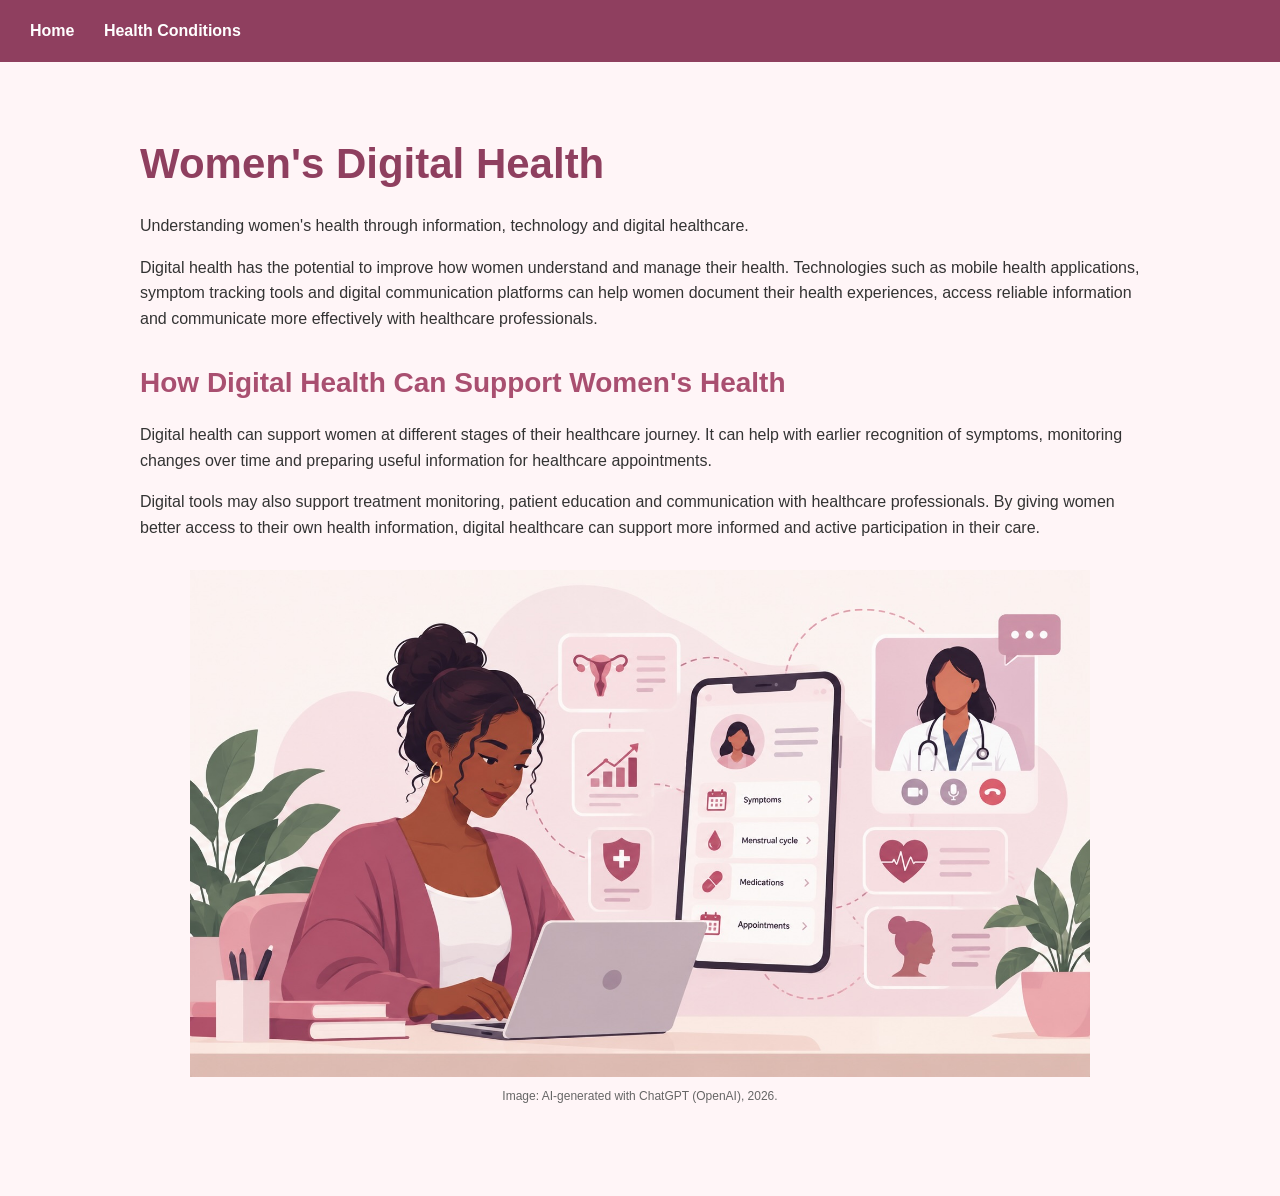
==== index.html @ 799766c0 "Add files via upload" ====
<!DOCTYPE html>
        <html lang="en">
            <head>
                <meta charset="UTF-8">
                <meta name="viewport" content="width=device-width, initial-scale=1.0">
                <title>Women's Digital Health</title>
                <link rel="stylesheet" href="style.css">
             
            </head>
            <body>
                <nav>

                    <a href="index.html">Home</a>
                     <a href="conditions.html">Health Conditions</a>
                </nav>
                <main>
                    <h1> Women's Digital Health  </h1>
                    <p> Understanding women's health through information, technology and digital healthcare.</p>
                    <p> Digital health has the potential to improve how women understand and manage their health. Technologies such as mobile health applications, symptom tracking tools and digital communication platforms can help women document their health experiences, access reliable information and communicate more effectively with healthcare professionals.</p>
                    <section>
                        <h2> How Digital Health Can Support Women's Health</h2>
                        <p>
                            Digital health can support women at different stages of their healthcare journey. It can help with earlier recognition of symptoms, monitoring changes over time and preparing useful information for healthcare appointments.
                        </p>
                        <p> Digital tools may also support treatment monitoring, patient education and communication with healthcare professionals. By giving women better access to their own health information, digital healthcare can support more informed and active participation in their care.</p>

                        <img 
                        class="hero-image"
                         src="images/womens-digital-health.jpeg"
                        alt="Illustration showing a woman using digital health tools"
                        width="1672"
                        height="941">
                        <p class="image-credit" >
                            Image: AI-generated with ChatGPT (OpenAI), 2026.
                        </p>

                    </section>
                </main>
            </body>
</html>
---- style.css ----
body { background-color: #fff5f7;
    font-family: Arial, Helvetica, sans-serif;
    color: #333333;
    margin: 0;
    line-height: 1.6;
}
main { 
    max-width: 1000px;
    margin: 0 auto;
    padding: 40px 20px;

}
.image-credit {
    font-size: 12px;
    color: #666666;
    margin-top: 5px;
    max-width: 500px;
    text-align: center;
    margin-left: auto;
    margin-right: auto;

}
img{
    display: block;
    width: 500px;
    height: auto;
    max-width: 100%;
    object-fit: contain;
    margin: 20px auto;
}
section {margin-bottom: 50px;

}
nav {
    background-color: #8f3f5f;
    padding: 18px 30px;
}
nav a {
    color: white;
    text-decoration: none;
    margin-right: 25px;
    font-weight: bold;

}
h1 {
    color: #8f3f5f;
    font-size: 42px;
    margin-bottom: 10px;
}
h2 {
    color: #a94f70;
    font-size: 28px;
    margin-top: 30px;
    margin-bottom: 10px;
}
.condition-card {
    background-color: white;
    padding: 30px;
    margin-bottom: 40px;
    border-radius: 15px;
}
h3 {
    color: #8f3f5f;
    font-size: 21px;
    margin-top: 25px;
    margin-bottom: 8px;
}
.hero-image {
    width: 100%;
    height: auto;
    max-width: 900px;
    object-fit: contain;
    margin: 30px auto 10px;

}
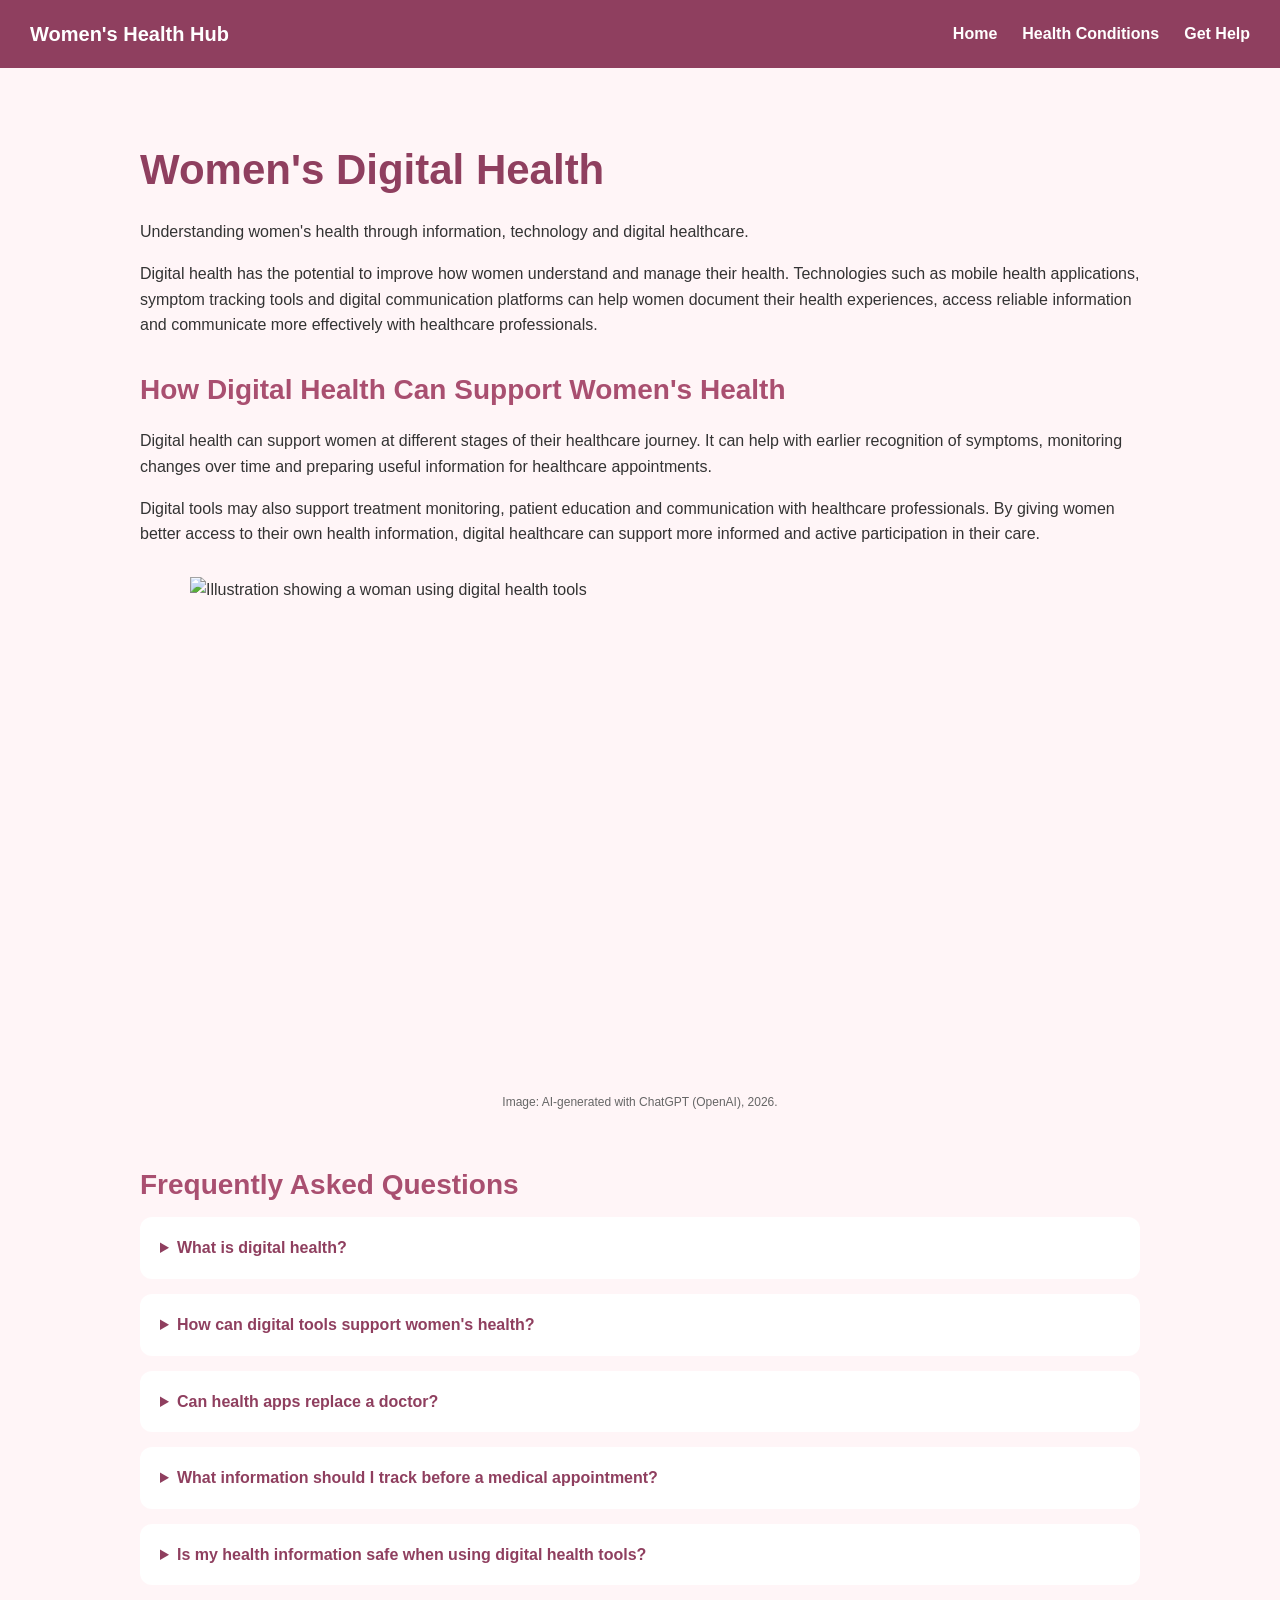
==== commit b09e4b74: "update women's health hub website" ====
--- a/index.html
+++ b/index.html
@@ -9,9 +9,18 @@
             </head>
             <body>
                 <nav>
-
+                    <span class="site-name">Women's Health Hub</span>
                     <a href="index.html">Home</a>
-                     <a href="conditions.html">Health Conditions</a>
+                    <div class="dropdown">
+                    <a href="conditions.html">Health Conditions</a>
+                    <div class="dropdown-content">
+                        <a href="Fibroids.html">Uterine Fibroids</a>
+                        <a href="pmos.html">PMOS</a>
+                        <a href="Endometriosis.html">Endometriosis</a>
+                    
+                    </div>
+                    </div>
+                    <a href="help.html">Get Help</a>
                 </nav>
                 <main>
                     <h1> Women's Digital Health  </h1>
@@ -26,14 +35,44 @@
 
                         <img 
                         class="hero-image"
-                         src="images/womens-digital-health.jpeg"
+                         src="images/womens-digital-health.png"
                         alt="Illustration showing a woman using digital health tools"
                         width="1672"
                         height="941">
                         <p class="image-credit" >
                             Image: AI-generated with ChatGPT (OpenAI), 2026.
                         </p>
-
+                    </section>
+                    <section class="faq">
+                        <h2>Frequently Asked Questions</h2>
+                        <details>
+                            <summary>What is digital health?</summary>
+                            <p>
+                                Digital health refers to the use of digital technologies and tools to support health and healthcare. Examples include health apps, symptom trackers, electronic health records and digital tools that help patients organise and communicate health information.
+                            </p>
+                        </details>
+                         <details>
+                            <summary>How can digital tools support women's health?</summary>
+                            <p>
+                               Digital tools can help patients track symptoms, menstrual patterns and other health information over time. These records can make it easier to recognise changes, organise information and prepare for conversations with healthcare professionals.
+                            </p>
+                        </details>
+                        <details>
+                            <summary>Can health apps replace a doctor?</summary>
+                            <p>
+                               No. Health apps and digital tools can help patients organise and track health information, but they do not replace professional medical assessment, diagnosis or treatment. Health concerns should be discussed with a qualified healthcare professional.
+                            </p>
+                        </details>
+                         <details>
+                            <summary>What information should I track before a medical appointment?</summary>
+                            <p> It can be helpful to record when symptoms occur, how long they last, their severity and whether they change over time. Information about menstrual patterns, medications and the impact of symptoms on daily activities may also help you prepare for a healthcare consultation.
+                            </p>
+                        </details>
+                         <details>
+                            <summary>Is my health information safe when using digital health tools?</summary>
+                            <p> The privacy and security of health information can vary between digital health tools. Before using an app or online service, patients should review how their information is collected, stored and shared, and choose trusted services that provide clear information about data protection.
+                            </p>
+                        </details>
                     </section>
                 </main>
             </body>
--- a/style.css
+++ b/style.css
@@ -14,6 +14,7 @@
     font-size: 12px;
     color: #666666;
     margin-top: 5px;
+    margin-bottom: 50px;
     max-width: 500px;
     text-align: center;
     margin-left: auto;
@@ -34,14 +35,23 @@
 nav {
     background-color: #8f3f5f;
     padding: 18px 30px;
+    display: flex;
+    align-items: center;
 }
 nav a {
     color: white;
     text-decoration: none;
-    margin-right: 25px;
-    font-weight: bold;
-
-}
+    margin-left: 25px;
+    font-weight: bold;
+}
+.site-name {
+        color: white;
+        font-weight: bold;
+        font-size: 20px;
+        margin-right: auto;
+    }
+
+
 h1 {
     color: #8f3f5f;
     font-size: 42px;
@@ -72,4 +82,126 @@
     object-fit: contain;
     margin: 30px auto 10px;
 
+}
+.digital-health-card {
+    background-color: white;
+    padding: 25px;
+    margin-bottom: 20px;
+    border-radius: 15px;
+}
+.digital-health-image {
+    width: 100%;
+    max-width: 900px;
+    height: auto;
+    margin: 20px auto 5px;
+}
+.digital-health-grid {
+    display: grid;
+    grid-template-columns: repeat(2, 1fr);
+    gap: 20px;
+}
+.condition-grid {
+    display: grid;
+    grid-template-columns: repeat(3, 1fr);
+    gap: 20px;
+    margin-top: 30px;
+}
+.conditions-link-card {
+    background-color: white;
+    padding: 25px;
+    border-radius: 15px;
+}
+.conditions-link-card a {
+    color: #8f3f5f;
+    font-weight: bold;
+    text-decoration-thickness: 1px;
+    text-underline-offset: 3px;
+}
+.conditions-link-card a:hover {
+    color: #a94f70;
+}
+.help-link {
+        display: inline-block;
+        background-color: #8f3f5f;
+        color: white;
+        text-decoration: none;
+        padding: 10px 16px;
+        border-radius: 8px;
+        font-weight: bold;
+    }
+@media (max-width:700px) {
+    .digital-health-grid, .help-grid, .condition-grid {
+        grid-template-columns: 1fr;
+    }
+    nav{
+        flex-wrap: wrap;
+    }
+    .site-name{
+        width: 100%;
+        margin-bottom: 10px;
+    }
+}
+.help-grid {
+    display: grid;
+    grid-template-columns: repeat(2, 1fr);
+    gap: 20px;
+    margin-top: 25px;
+}
+.help-card {
+    background-color: white;
+    padding: 25px;
+    border-radius: 15px;
+}
+.urgent-help {
+    background-color: #fff0f3;
+    padding: 25px;
+    margin-top: 40px;
+    border-radius: 15px;
+    border-left: 5px solid #8f3f5f;
+}
+.dropdown {
+    display: inline-block;
+    position: relative;
+}
+.dropdown-content {
+    display: none;
+    position: absolute;
+    background-color: white;
+    min-width: 220px;
+    border-radius: 8px;
+    padding: 8px 0px;
+}
+.dropdown-content a{
+    color: #8f3f5f;
+    display: block;
+    padding: 10px 15px;
+    margin-right: 0;
+}
+
+.dropdown:hover .dropdown-content {
+    display: block;
+}
+.faq details {
+    background-color: white;
+    margin-bottom: 15px;
+    padding: 18px 20px;
+    border-radius: 12px;
+}
+.faq summary {
+    color: #8f3f5f;
+    font-weight: bold;
+    cursor: pointer;
+}
+.faq details p{
+    margin-top: 12px;
+    margin-bottom: 0;
+}
+.trusted-resources a {
+    color: #8f3f5f;
+    font-weight: bold;
+    text-decoration-thickness: 1px;
+    text-underline-offset: 3px;
+}
+.trusted-resources a:hover {
+    color: #a94f70;
 }
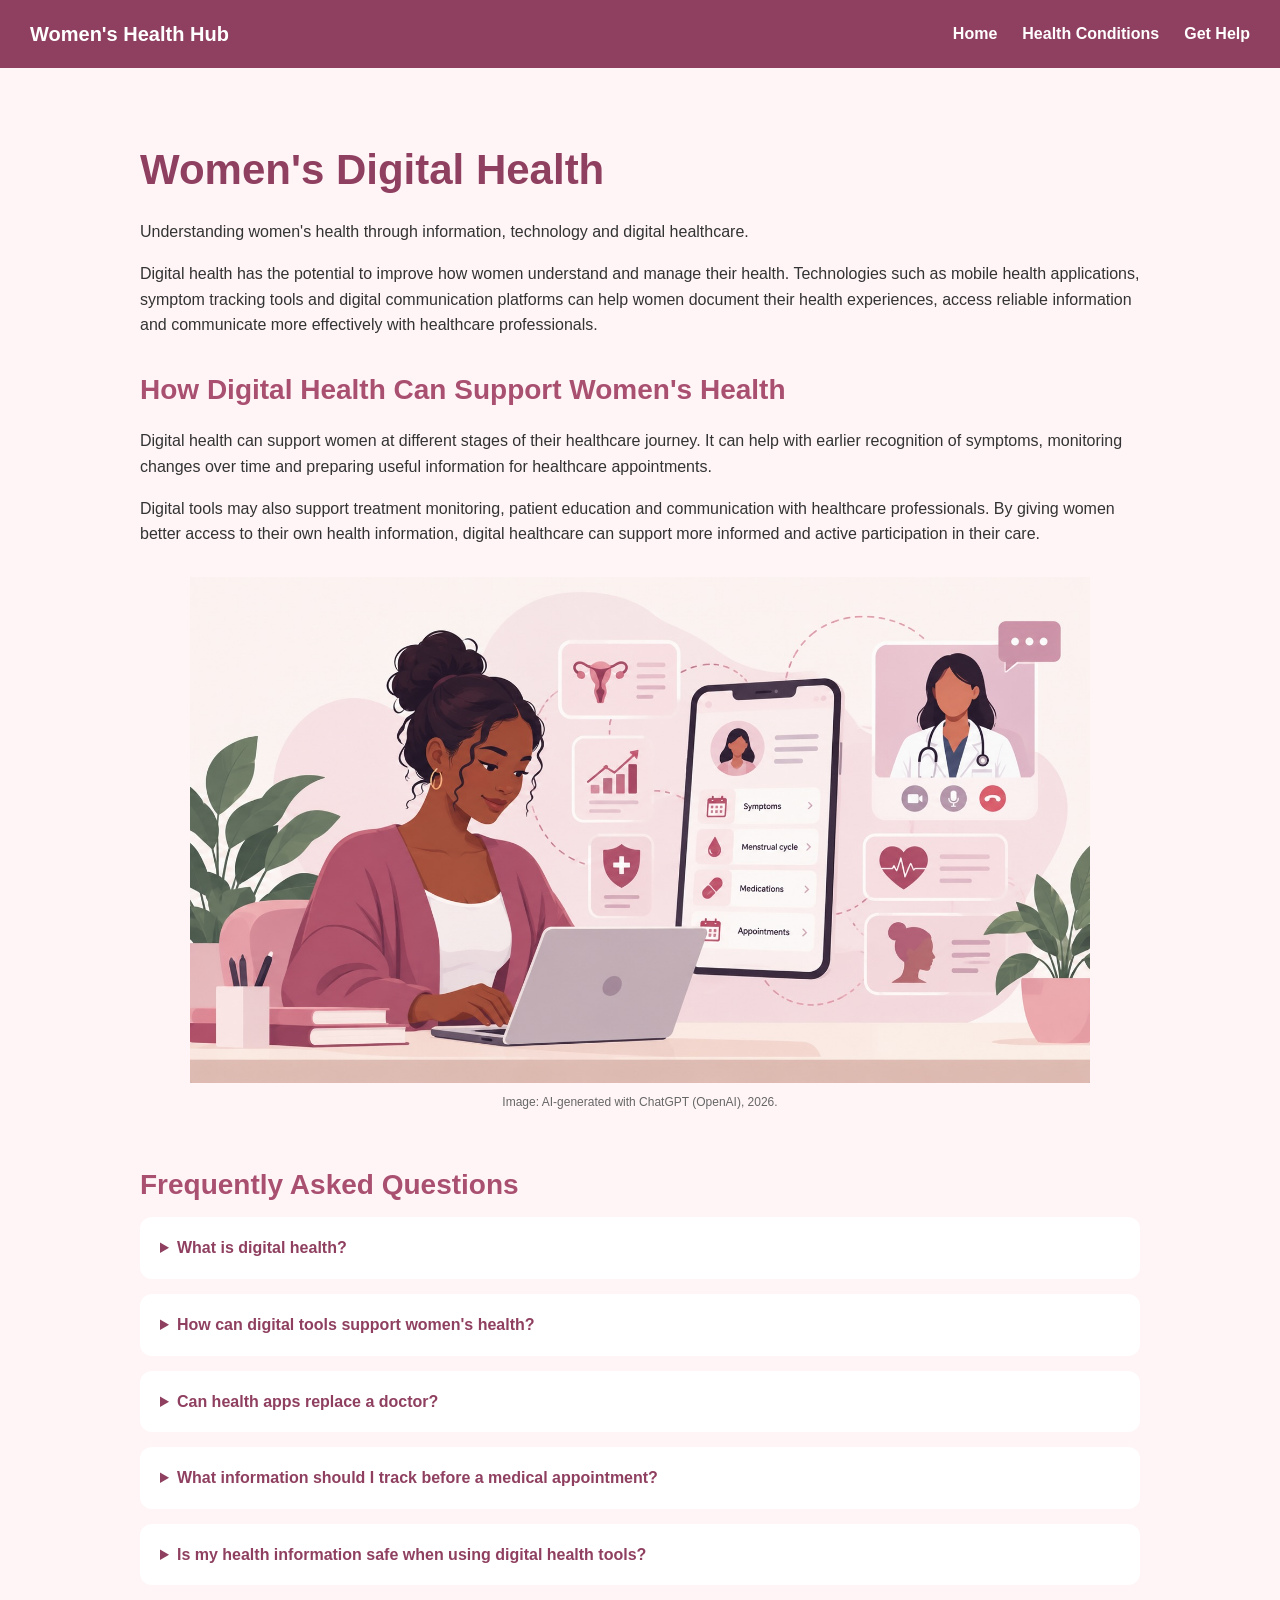
==== commit 339b7011: "recently updated files" ====
--- a/index.html
+++ b/index.html
@@ -14,9 +14,9 @@
                     <div class="dropdown">
                     <a href="conditions.html">Health Conditions</a>
                     <div class="dropdown-content">
-                        <a href="Fibroids.html">Uterine Fibroids</a>
+                        <a href="fibroids.html">Uterine Fibroids</a>
                         <a href="pmos.html">PMOS</a>
-                        <a href="Endometriosis.html">Endometriosis</a>
+                        <a href="endometriosis.html">Endometriosis</a>
                     
                     </div>
                     </div>
